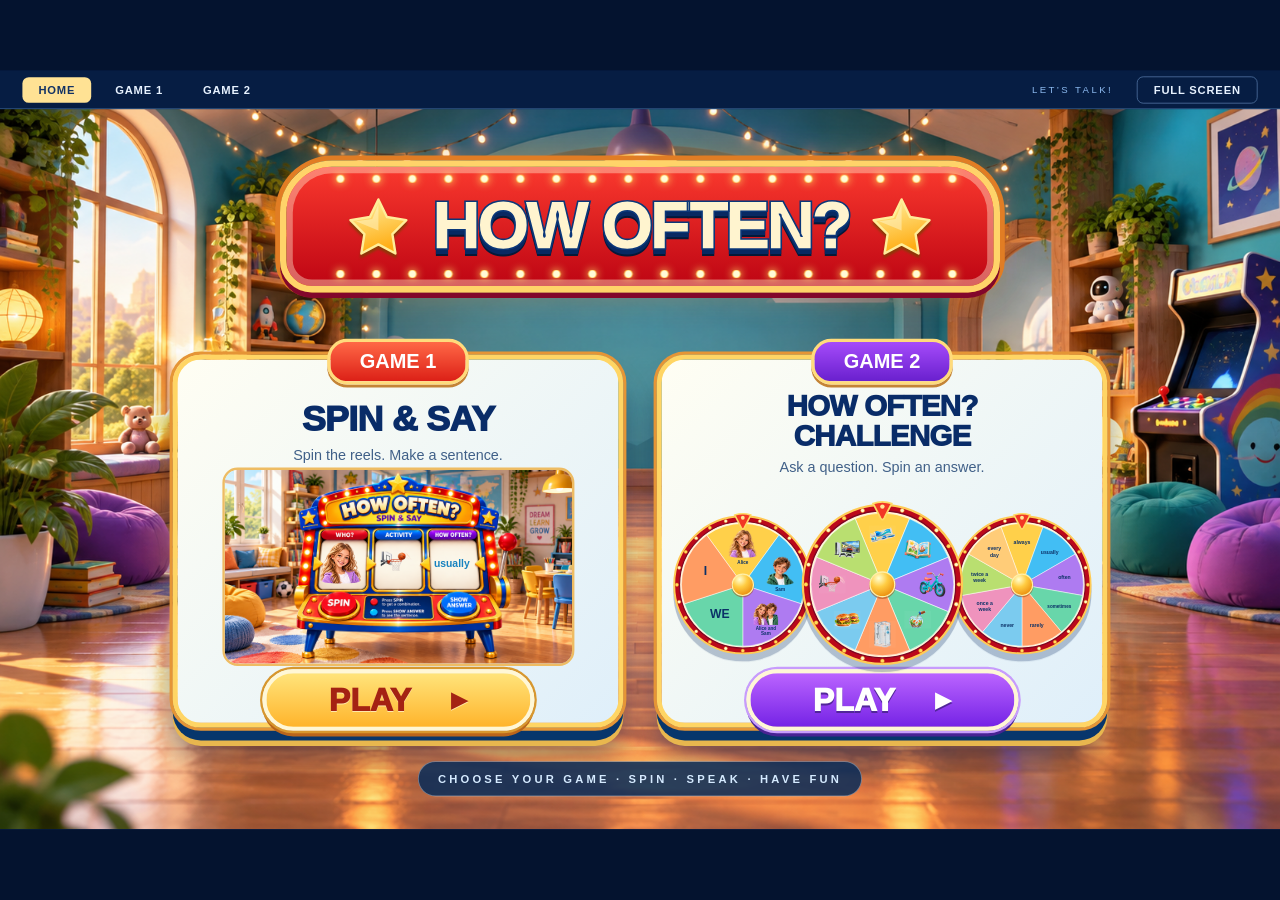
==== index.html @ a3a10e25 "Add How Often browser games and assets" ====
﻿<!doctype html>
<html lang="en"><head><meta charset="utf-8"><meta name="viewport" content="width=device-width,initial-scale=1"><meta name="theme-color" content="#072c69"><title>How Often? — Present Simple Games</title><link rel="icon" href="assets/star.svg"><link rel="stylesheet" href="css/style.css"><script src="js/game2.js" defer></script><script src="js/app.js" defer></script></head><body>
<div id="app"><nav class="navigation" aria-label="Game navigation"><a href="#home" data-screen="home">HOME</a><a href="#game1" data-screen="game1">GAME 1</a><a href="#game2" data-screen="game2">GAME 2</a><span>LET’S TALK!</span><button id="fullscreen" aria-label="Enter full screen">FULL SCREEN</button></nav><main id="viewport">
<section id="home" class="screen arcade" aria-labelledby="home-title"><div class="arch" aria-hidden="true"></div><header class="home-heading"><div class="marquee"><img src="assets/star.svg" alt=""><h1 id="home-title" tabindex="-1">HOW OFTEN?</h1><img src="assets/star.svg" alt=""></div></header><div class="game-cards">
<a class="game-card card-one" href="#game1" aria-label="GAME 1 — SPIN & SAY. Play"><span class="game-badge">GAME 1</span><h2>SPIN &amp; SAY</h2><p>Spin the reels. Make a sentence.</p><div class="machine-preview"><img class="machine-art" src="assets/shared/frequency-machine.png" alt="Frequency Machine"><img class="preview-person" src="assets/generated/alice-portrait.png" alt=""><img class="preview-activity" src="assets/shared/basket.png" alt=""><span class="preview-frequency">usually</span></div><span class="play-button">PLAY <span aria-hidden="true">▶</span></span></a>
<a class="game-card card-two" href="#game2" aria-label="GAME 2 — HOW OFTEN? CHALLENGE. Play"><span class="game-badge">GAME 2</span><h2>HOW OFTEN?<br>CHALLENGE</h2><p>Ask a question. Spin an answer.</p><div id="wheels-preview" aria-hidden="true"></div><span class="play-button">PLAY <span aria-hidden="true">▶</span></span></a></div><p class="home-footer">CHOOSE YOUR GAME · SPIN · SPEAK · HAVE FUN</p></section>
<section id="game1" class="screen" aria-label="Game 1 — Spin and Say" hidden><iframe id="game1-frame" title="Game 1 — Frequency Machine"></iframe></section>
<section id="game2" class="screen arcade" aria-labelledby="challenge-title" hidden><div class="arch" aria-hidden="true"></div><header class="challenge-heading"><span class="eyebrow">GAME 2</span><h1 id="challenge-title" tabindex="-1">HOW OFTEN? <span>CHALLENGE</span></h1><span id="round-counter">ROUND 1</span></header><ol class="steps" aria-label="Two simple steps"><li data-step="1">1 <span>SPIN WHO + ACTIVITY</span></li><li data-step="2">2 <span>SPIN HOW OFTEN</span></li></ol>
<div class="wheel-row"><article class="wheel-station" id="who-station"><h2>WHO?</h2><div class="wheel-mount" id="who-wheel"></div></article><article class="wheel-station" id="activity-station"><h2>ACTIVITY</h2><div class="wheel-mount" id="activity-wheel"></div></article><article class="wheel-station" id="frequency-station"><h2>HOW OFTEN?</h2><div class="wheel-mount" id="frequency-wheel"></div></article></div>
<div class="round-controls"><button id="spin-pair" class="gold-button">SPIN WHO + ACTIVITY</button><button id="spin-frequency" class="purple-button" disabled>SPIN HOW OFTEN</button></div>
<div id="language-panel" aria-live="polite" aria-atomic="true"><div><div class="panel-heading"><span class="panel-label">QUESTION</span><button id="show-question" class="reveal-button" aria-controls="question-text" aria-expanded="false" disabled>SHOW QUESTION</button></div><p id="question-text">Spin WHO + ACTIVITY to start.</p></div><div><div class="panel-heading"><span class="panel-label">ANSWER</span><button id="show-answer" class="reveal-button" aria-controls="answer-text" aria-expanded="false" disabled>SHOW ANSWER</button></div><p id="answer-text">Then spin HOW OFTEN and say the answer.</p></div></div><p id="round-hint" role="status">Two spins. Ask a question. Say the answer.</p></section>
</main></div></body></html>
---- css/style.css ----
﻿*{box-sizing:border-box}html,body{margin:0;width:100%;height:100%;overflow:hidden}body{font-family:Arial,Helvetica,sans-serif;background:#04132f;color:#092c68}button,a{-webkit-tap-highlight-color:transparent}button{font:inherit;cursor:pointer}a{color:inherit;text-decoration:none}button:focus-visible,a:focus-visible{outline:4px solid #12d9ff;outline-offset:5px}h1:focus{outline:none}[hidden]{display:none!important}
#app{position:absolute;width:1600px;height:948px;left:50%;top:50%;transform:translate(-50%,-50%) scale(var(--scale,1));transform-origin:center;overflow:hidden;background:#062e6d}.navigation{height:48px;display:flex;align-items:center;padding:0 28px;gap:10px;background:#061d43;color:#e7f2ff;border-bottom:1px solid #376091}.navigation a,.navigation button{font-size:14px;font-weight:800;letter-spacing:1px;padding:8px 20px;border-radius:8px}.navigation a:hover,.navigation button:hover{background:#244e80}.navigation a[aria-current=page]{background:#ffe294;color:#123264}.navigation span{margin-left:auto;font-size:12px;letter-spacing:3px;color:#8cb9ef}.navigation button{margin-left:20px;background:transparent;color:#e7f2ff;border:1px solid #5173a1}#viewport,.screen{width:1600px;height:900px;position:relative}.screen{overflow:hidden}#game1-frame{border:0;width:100%;height:100%;display:block}.arcade{background:radial-gradient(ellipse at 50% 6%,#358cbd88,transparent 50%),repeating-linear-gradient(90deg,transparent 0 160px,#3184ab28 161px 168px,transparent 170px 240px),linear-gradient(180deg,#073f72,#154375 60%,#162959 61%,#4862a8 88%,#162d66)}.arcade:after{content:"";position:absolute;z-index:0;left:-8%;bottom:-115px;width:116%;height:310px;border:10px solid #ffce5d;border-radius:50%;background:radial-gradient(ellipse at 50% 20%,#71cbff77,transparent 60%),repeating-conic-gradient(from 45deg,#173f8733 0 25%,#9870cc44 0 50%) 0 0/140px 140px;box-shadow:0 0 25px #ffbd56,inset 0 0 35px #1e9de9}.arch{position:absolute;inset:20px 70px 110px;border:18px solid #377c9b;border-radius:48% 48% 10% 10%;box-shadow:0 0 0 7px #142d60,inset 0 0 0 5px #69bdd5,0 0 55px #4f9ac0;opacity:.5;pointer-events:none}.home-heading{position:relative;z-index:1;text-align:center;padding-top:47px}.marquee{display:flex;justify-content:center;align-items:center;gap:28px;width:900px;height:165px;margin:auto;border-radius:65px 65px 40px 40px;background:linear-gradient(#fa392e,#be0513);border:8px solid #ffd369;box-shadow:0 7px 0 #82072b,0 0 0 6px #e17d24,inset 0 0 0 8px #ffefd566,0 0 40px #ff9c3866;position:relative}.marquee:before,.marquee:after{content:"";position:absolute;left:45px;right:45px;height:10px;background:radial-gradient(circle,#fffbd6 0 4px,#ffb43b 5px,transparent 6px) 0 0/45px 10px;filter:drop-shadow(0 0 5px #fff36b)}.marquee:before{top:10px}.marquee:after{bottom:10px}.marquee img{width:76px;height:76px;filter:drop-shadow(0 4px 1px #8c3907)}.marquee h1{font-size:82px;letter-spacing:-3px;color:#fff4cf;margin:0;font-weight:1000;-webkit-text-stroke:2px #0b3779;text-shadow:0 6px 0 #082962,0 8px 0 #051939}.home-heading>p{color:#fff3c9;font-size:24px;font-weight:700;letter-spacing:4px;margin:22px 0 0}.game-cards{position:relative;z-index:1;display:flex;justify-content:center;gap:42px;margin-top:49px}.game-card{position:relative;width:563px;height:466px;background:linear-gradient(135deg,#fffef3,#dfeffa);border:6px solid #ffd564;border-radius:35px;box-shadow:0 0 0 4px #e59536,0 16px 0 #07366c,0 23px 0 #e8b74e,0 30px 30px #071d54;display:flex;align-items:center;flex-direction:column;transition:transform .18s,box-shadow .18s}.game-card:hover{transform:translateY(-5px);box-shadow:0 0 0 4px #ffefad,0 16px 0 #07366c,0 23px 0 #e8b74e,0 30px 40px #071d54}.game-badge{position:absolute;top:-26px;background:linear-gradient(#ff6846,#dc2017);padding:10px 37px;color:#fff;font-size:25px;font-weight:900;border:4px solid #ffdb7c;border-radius:25px;box-shadow:0 4px 0 #c48436}.card-two .game-badge{background:linear-gradient(#a54bfa,#6920ce)}.game-card h2{margin:39px 0 0;font-size:37px;line-height:1.02;font-weight:1000;letter-spacing:-1px;text-align:center}.game-card>p{font-size:18px;margin:10px 0;color:#406088}.card-one h2{margin-top:51px;font-size:45px}.card-one>p{margin-top:13px}.machine-preview{position:absolute;width:440px;height:248px;top:135px;overflow:hidden;border-radius:19px;border:3px solid #eebc63;background:#ffe7b2}.machine-art{width:100%;height:100%;object-fit:cover}.preview-person{position:absolute;left:29%;top:37%;width:9%;height:21%;object-fit:contain}.preview-activity{position:absolute;left:45%;top:38%;width:9%;height:19%;object-fit:contain}.preview-frequency{position:absolute;left:59%;top:45%;width:13%;font-size:13px;text-align:center;font-weight:900;color:#1782bf}#wheels-preview{position:absolute;top:177px;left:10px;right:10px;height:208px;display:flex;justify-content:center;align-items:center}#wheels-preview svg{width:181px;height:181px;margin:0 -4px;filter:drop-shadow(0 9px 0 #092b6344)}#wheels-preview svg:nth-child(2){width:210px;height:210px;z-index:1;margin:0 -17px}.play-button{position:absolute;bottom:-10px;display:flex;align-items:center;justify-content:center;gap:50px;width:340px;height:77px;border:5px solid #fff7d6;border-radius:40px;background:linear-gradient(#ffe47b,#ffb42b);box-shadow:0 0 0 3px #d7972f,0 7px 0 #ba651b;font-size:40px;font-weight:1000;color:#a42213;text-shadow:0 2px #ffe9aa}.play-button span{font-size:26px}.card-two .play-button{background:linear-gradient(#bb64ff,#7523e6);color:white;text-shadow:0 3px #512699;box-shadow:0 0 0 3px #c79cfc,0 7px 0 #482393}.home-footer{position:absolute;bottom:34px;text-align:center;width:100%;z-index:1;color:#d5eaff;font-size:14px;font-weight:700;letter-spacing:4px}
.challenge-heading{height:100px;display:flex;align-items:center;justify-content:center;position:relative;z-index:1;gap:20px}.challenge-heading h1{font-size:47px;font-weight:1000;letter-spacing:-1px;color:#fff4d1;text-shadow:0 4px 0 #061f53;margin:0}.challenge-heading h1 span{color:#ffd050}.eyebrow{position:absolute;left:55px;top:39px;background:#8536d8;border:2px solid #be85ff;color:white;padding:8px 20px;font-size:17px;font-weight:900;border-radius:20px}#round-counter{position:absolute;right:55px;top:47px;color:#c1e6ff;font-size:17px;font-weight:700;letter-spacing:2px}.steps{position:relative;z-index:1;margin:0 auto;list-style:none;display:flex;gap:12px;padding:0;justify-content:center;height:44px}.steps li{border:1px solid #638ba9;border-radius:22px;display:flex;align-items:center;padding:8px 21px;gap:12px;background:#103566;color:#aac9e7;font-weight:900;font-size:19px}.steps li span{font-size:13px;letter-spacing:1px}.steps li.active{background:#ffdc75;border-color:#fff0b0;color:#173b6e}.steps li.done{color:#fff;background:#166380}.wheel-row{position:relative;z-index:1;display:flex;justify-content:center;gap:37px;margin-top:19px}.wheel-station{width:432px;text-align:center;position:relative}.wheel-station h2{position:relative;margin:0 auto 5px;width:250px;height:40px;line-height:36px;border:2px solid #ffdb83;border-radius:19px;background:linear-gradient(#ff493e,#c80020);color:white;font-size:23px;letter-spacing:1px;box-shadow:0 3px 0 #051f56}#activity-station h2{background:linear-gradient(#159ff9,#035ed3)}#frequency-station h2{background:linear-gradient(#a651f5,#6b18cb)}.wheel-mount{position:relative;width:370px;height:370px;margin:0 auto;filter:drop-shadow(0 8px 7px #05173b88)}.wheel-mount:after{content:"";position:absolute;left:38px;right:38px;bottom:0;height:35px;border:4px solid #ffce57;border-radius:50% 50% 15px 15px;background:linear-gradient(#fa3829,#b50220);z-index:-1;box-shadow:0 6px 0 #bd7c2b}.wheel-mount svg{width:100%;height:100%;overflow:visible}.rotor,.counter-rotate{transition:transform 1.65s cubic-bezier(.13,.65,.15,1)}.round-controls{position:relative;z-index:1;display:flex;align-items:center;justify-content:center;gap:14px;margin-top:19px;height:54px}.round-controls button{height:50px;padding:0 25px;border:3px solid #fff0b9;border-radius:15px;font-size:16px;font-weight:900;box-shadow:0 5px 0 #092758;transition:filter .15s,transform .15s}.round-controls button:hover:enabled{filter:brightness(1.13);transform:translateY(-2px)}.round-controls button:active:enabled{transform:translateY(2px)}.gold-button{background:linear-gradient(#ffe88e,#ffba33);color:#733911}.blue-button{background:linear-gradient(#249ff4,#095ac3);color:white}.purple-button{background:linear-gradient(#b064ff,#6d20d1);color:white}.round-controls button:disabled{background:#29517a;border-color:#65809a;color:#b0c4d5;box-shadow:0 3px 0 #0e3158;cursor:default}#language-panel{position:relative;z-index:1;display:grid;grid-template-columns:1fr 1fr;width:1354px;height:124px;margin:23px auto 0;background:#f5fbff;border:5px solid #248ee3;border-radius:21px;box-shadow:0 0 0 3px #a2dcff,0 7px 0 #0b3269;overflow:hidden}#language-panel>div{padding:15px 24px;display:flex;flex-direction:column;justify-content:center}#language-panel>div+div{border-left:2px solid #c0ddf4}.panel-label{font-size:12px;letter-spacing:2px;font-weight:900;color:#3675a8}#language-panel p{font-size:23px;font-weight:800;line-height:1.25;margin:7px 0 0;color:#103e7a}#round-hint{position:relative;z-index:1;color:#eff8ff;font-size:17px;text-align:center;margin:16px 0 0;letter-spacing:.3px}@media(prefers-reduced-motion:reduce){*,*:before,*:after{transition:none!important}}
/* Revision 2: illustrated home and two-button challenge. */
#home.arcade{background:url('../assets/generated/playroom-v2.png') center/cover no-repeat}
#home .arch,#home.arcade:after{display:none}
#home .home-heading{padding-top:64px}
#home .game-cards{margin-top:78px}
#home .home-footer{width:auto;left:50%;transform:translateX(-50%);white-space:nowrap;padding:13px 24px;background:#082c59db;border:1px solid #ffffff5e;border-radius:24px;bottom:27px}
#home .game-card{box-shadow:0 0 0 4px #e59536,0 16px 0 #07366c,0 23px 0 #e8b74e,0 35px 35px #071d5470}
.preview-person{left:27.5%;top:36.5%;width:12%;height:23%}
.round-controls{gap:36px}
.round-controls button{min-width:370px;height:57px;font-size:22px;border-radius:20px}

/* Larger activity wheel; the removed result badges free up vertical space. */
#game2 .challenge-heading{height:90px}
#game2 .steps{height:36px}
#game2 .wheel-row{gap:24px;margin-top:10px;align-items:center}
#activity-station{width:500px}
#activity-wheel{width:480px;height:480px}
#game2 .round-controls{margin-top:12px}
#game2 #language-panel{margin-top:15px}
#game2 #round-hint{margin-top:10px}
/* Reveal solutions only when requested, without another row of controls. */
#language-panel>div{padding:10px 20px}
.panel-heading{display:flex;align-items:center;justify-content:space-between;gap:12px;min-height:28px}
.reveal-button{border:1px solid #176abd;border-radius:8px;padding:5px 12px;background:#116cca;color:#fff;font-size:13px;line-height:16px;font-weight:800;letter-spacing:.4px}
.reveal-button:hover:enabled{background:#0752a5}
.reveal-button:disabled{border-color:#b7d0e4;background:#e0edf7;color:#62829e;cursor:default}
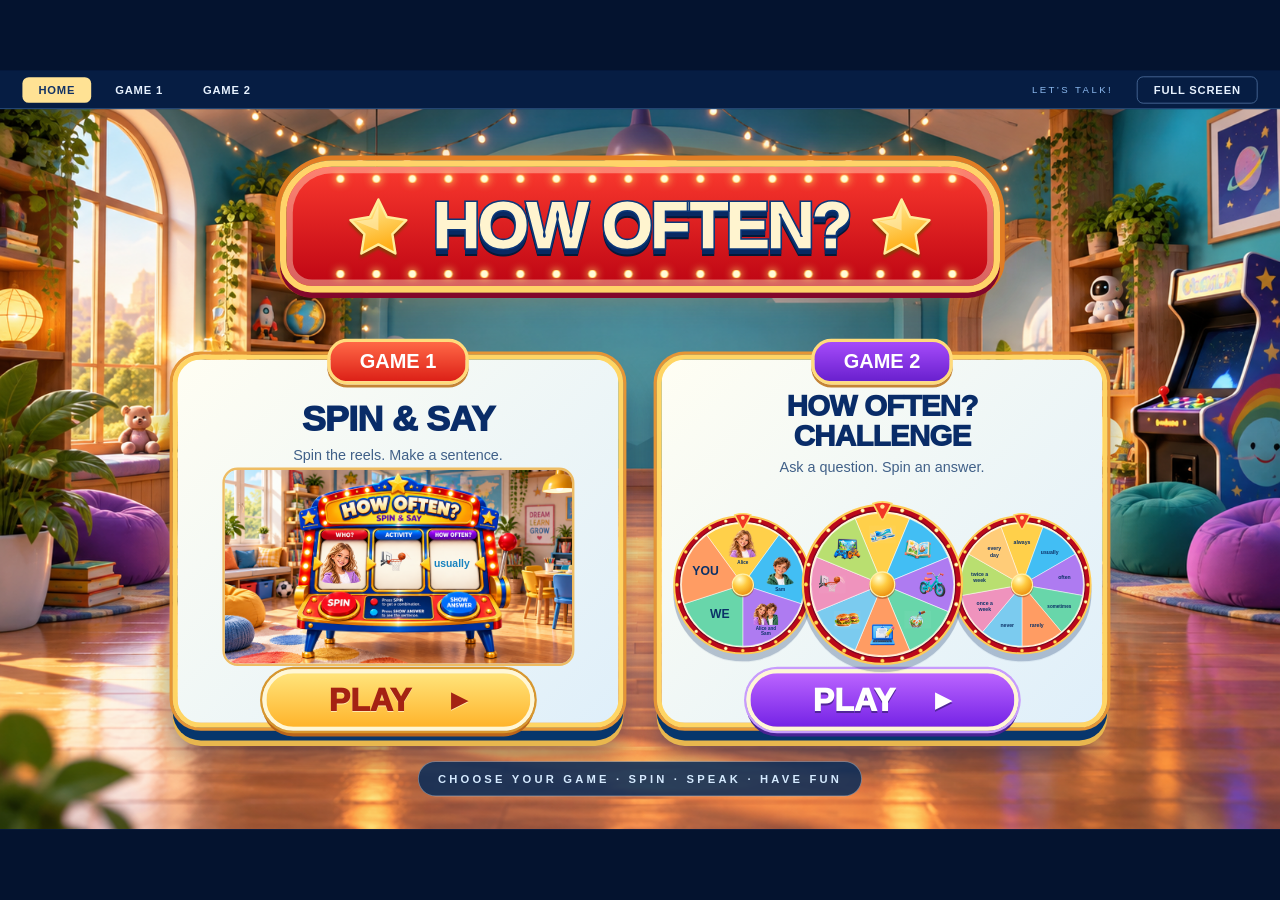
==== commit 99b17158: "Refresh cached Game 2 script after activity update" ====
--- a/index.html
+++ b/index.html
@@ -1,5 +1,5 @@
 ﻿<!doctype html>
-<html lang="en"><head><meta charset="utf-8"><meta name="viewport" content="width=device-width,initial-scale=1"><meta name="theme-color" content="#072c69"><title>How Often? — Present Simple Games</title><link rel="icon" href="assets/star.svg"><link rel="stylesheet" href="css/style.css"><script src="js/game2.js" defer></script><script src="js/app.js" defer></script></head><body>
+<html lang="en"><head><meta charset="utf-8"><meta name="viewport" content="width=device-width,initial-scale=1"><meta name="theme-color" content="#072c69"><title>How Often? — Present Simple Games</title><link rel="icon" href="assets/star.svg"><link rel="stylesheet" href="css/style.css"><script src="js/game2.js?v=604540c" defer></script><script src="js/app.js" defer></script></head><body>
 <div id="app"><nav class="navigation" aria-label="Game navigation"><a href="#home" data-screen="home">HOME</a><a href="#game1" data-screen="game1">GAME 1</a><a href="#game2" data-screen="game2">GAME 2</a><span>LET’S TALK!</span><button id="fullscreen" aria-label="Enter full screen">FULL SCREEN</button></nav><main id="viewport">
 <section id="home" class="screen arcade" aria-labelledby="home-title"><div class="arch" aria-hidden="true"></div><header class="home-heading"><div class="marquee"><img src="assets/star.svg" alt=""><h1 id="home-title" tabindex="-1">HOW OFTEN?</h1><img src="assets/star.svg" alt=""></div></header><div class="game-cards">
 <a class="game-card card-one" href="#game1" aria-label="GAME 1 — SPIN & SAY. Play"><span class="game-badge">GAME 1</span><h2>SPIN &amp; SAY</h2><p>Spin the reels. Make a sentence.</p><div class="machine-preview"><img class="machine-art" src="assets/shared/frequency-machine.png" alt="Frequency Machine"><img class="preview-person" src="assets/generated/alice-portrait.png" alt=""><img class="preview-activity" src="assets/shared/basket.png" alt=""><span class="preview-frequency">usually</span></div><span class="play-button">PLAY <span aria-hidden="true">▶</span></span></a>
